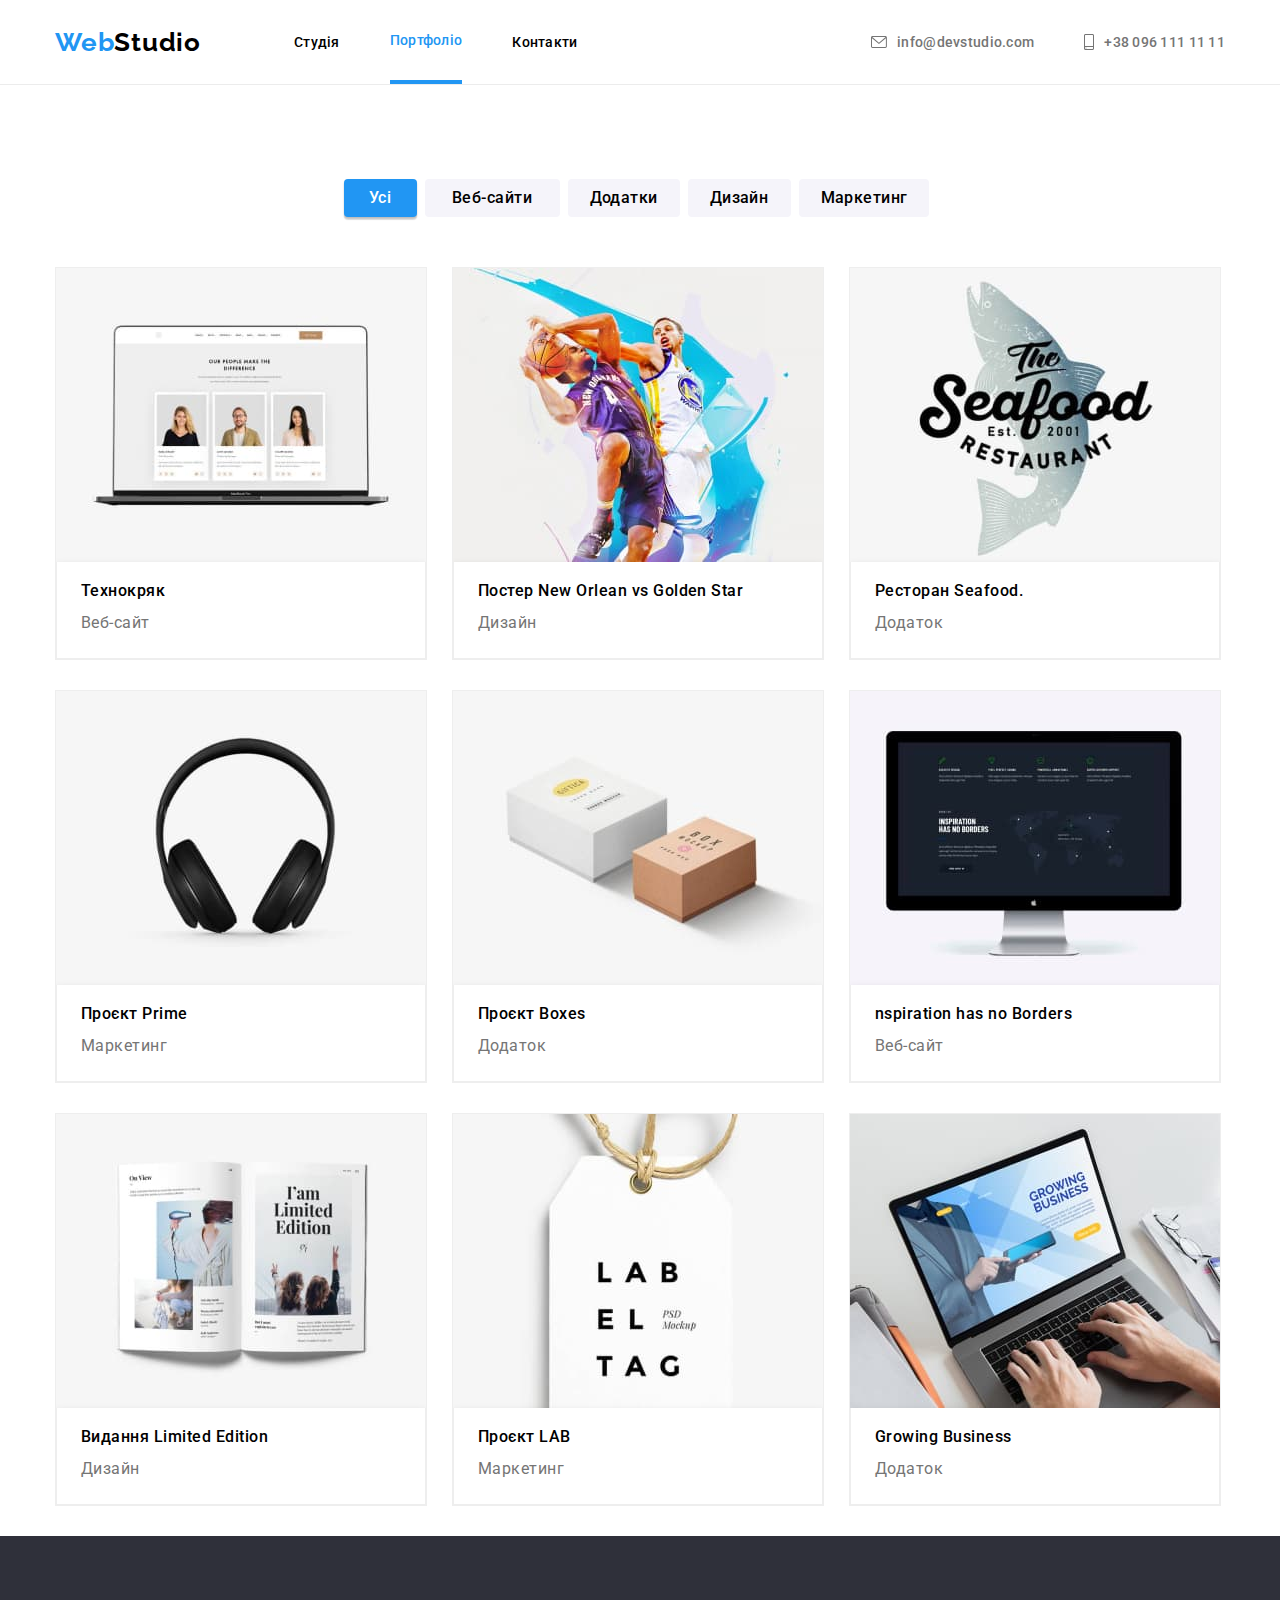
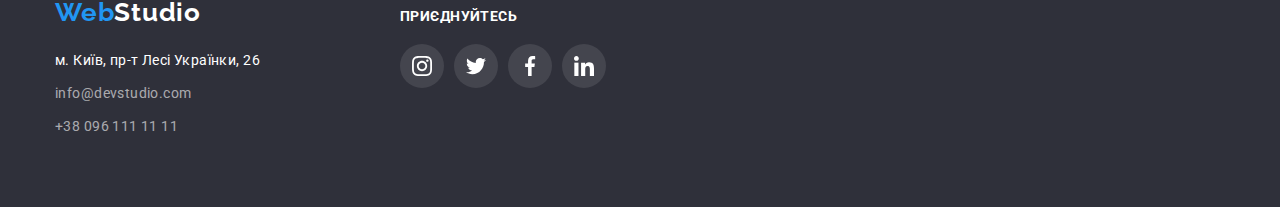
==== portfolio.html @ c1629f8a "update" ====
<!DOCTYPE html>
<html lang="en">
  <head>
    <meta charset="UTF-8" />
    <meta http-equiv="X-UA-Compatible" content="IE=edge" />
    <meta name="viewport" content="width=device-width, initial-scale=1.0" />
    <title>Домашня робота 2</title>
    <link rel="preconnect" href="https://fonts.googleapis.com" />
    <link rel="preconnect" href="https://fonts.gstatic.com" crossorigin />
    <link
      href="https://fonts.googleapis.com/css2?family=Raleway:wght@700&family=Roboto:wght@400;500;700;900&display=swap"
      rel="stylesheet"
    />
    <link
      rel="stylesheet"
      href="https://cdnjs.cloudflare.com/ajax/libs/modern-normalize/1.1.0/modern-normalize.min.css"
    />
    <link rel="stylesheet" href="./css/styles.css" />
  </head>
  <body class="body">
    <!--header-->
    <header class="page-header">
      <div class="container">
        <a class="logo" href="./webstudio">Web<span class="web">Studio</span></a>
        <div class="header-container">
          <ul class="header-list list">
            <li class="page-list">
              <a class="header-list-item  hover-tup" href="./index.html">Студія</a></li>
            <li class="page-list">
              <a class="active-link header-list-item  hover-tup" href="./portfolio.html">Портфоліо</a></li>
            <li class="page-list">
              <a class="header-list-item hover-tup" href="./contacts.html">Контакти</a></li>
          </ul>
        </div>
        <div class="header-contakts">
          <ul class="header-list list">
            <li class="contacts-link">
              <a class="list-tel hover-tup " href="info@devstudio.com">
                <svg class="mail-icon icon" width="16" height="12">
                <use href="./images/icons.svg#icon-envelope"></use>
              </svg>
                <span>info@devstudio.com</span> </a>
            </li>
            <li class="contacts-link">
              <a class="list-tel hover-tup" href="+380961111111">
                <svg class="mail-icon icon" width="10" height="16">
                <use href="./images/icons.svg#icon-smartphone"></use>
              </svg>
                <span>+38 096 111 11 11</span>
                </a>
            </li>
          </ul>
        </div>
      </div>
    </header>
    <!--main-->
    <main>
      <!--<h1>Прихованка</h1>-->
      <!--проекти-->
      <section class="project">
        <div class="container">
          <ul class="list project-list">
            <li>
              <button
                type="button"
                class="butoon-size list-butoon project-1st-button butoon "
              >
                <span class="project-text-unik">Усі</span>
              </button>
            </li>
            <li>
              <button type="button" class="butoon-size project-2nd-butoon butoon hover-butoon">
                <span class="project-text">Веб-сайти</span>
              </button>
            </li>
            <li>
              <button type="button" class="butoon-size project-3d-butoon butoon hover-butoon">
                <span class="project-text">Додатки</span>
              </button>
            </li>
            <li>
              <button type="button" class="butoon-size project-4r-butoon butoon hover-butoon">
                <span class="project-text">Дизайн</span>
              </button>
            </li>
            <li>
              <button type="button" class="butoon-size project-5v-butoon butoon hover-butoon">
                <span class="project-text">Маркетинг</span>
              </button>
            </li>
          </ul>
          <ul class="list project-job">
            <li class="project-menu">
              <div class="img-wrapper">
              <img class="projact-img" src="./images/Технохряк.jpg" alt="Технокряк" width="370" />
              <div class="project-description"><span class="img-text">Ресурс пропонує комплексні пропозиції з різним рівнем функціоналу та сервісів. Все це дозволить відвідувачу отримати вичерпні відомості про компанію чи приватну особу.</span>
              </div>
              </div>
              
              <div class="project-aftograv">
                <h2 class="project-text">Технокряк</h2>
                <p class="project-text-link">Веб-сайт</p>
              </div>
            </li>
            <li class="project-menu">
              <div class="img-wrapper">
                <img class="projact-img"
                src="./images/Постер_New Orlean_vs_Golden_Star.jpg"
                width="370"
                alt="Постер_New Orlean_vs_Golden_Star"
              />
             <div class="project-description"><span class="img-text">Ресурс пропонує комплексні пропозиції з різним рівнем функціоналу та сервісів. Все це дозволить відвідувачу отримати вичерпні відомості про компанію чи приватну особу.</span>
              </div>
            </div>
                
              <div class="project-aftograv">
                <h2 class="project-text">Постер New Orlean vs Golden Star</h2>
                <p class="project-text-link">Дизайн</p>
              </div>
            </li>
            <li class="project-menu">
              <div class="img-wrapper">
                <img class="projact-img" src="./images/Ресторан_Seafood.jpg" alt="Ресторан_Seafood." width="370" />
              <div class="project-description"><span class="img-text">Ресурс пропонує комплексні пропозиції з різним рівнем функціоналу та сервісів. Все це дозволить відвідувачу отримати вичерпні відомості про компанію чи приватну особу.</span>
              </div>
              </div>
              
              <div class="project-aftograv">
                <h2 class="project-text">Ресторан Seafood.</h2>
                <p class="project-text-link">Додаток</p>
              </div>
            </li>
            <li class="project-menu">
              <div class="img-wrapper"><img class="projact-img" src="./images/Проєкт_Prime.jpg" alt="Проєкт_Prime" width="370" />
              <div class="project-description"><span class="img-text">Ресурс пропонує комплексні пропозиції з різним рівнем функціоналу та сервісів. Все це дозволить відвідувачу отримати вичерпні відомості про компанію чи приватну особу.</span>
              </div>
            </div>
              
              <div class="project-aftograv">
                <h2 class="project-text">Проєкт Prime</h2>
                <p class="project-text-link">Маркетинг</p>
              </div>
            </li>
            <li class="project-menu">
              <div class="img-wrapper"><img class="projact-img" src="./images/Проєкт_Boxes.jpg" alt="Проєкт_Boxes" width="370" />
              <div class="project-description"><span class="img-text">Ресурс пропонує комплексні пропозиції з різним рівнем функціоналу та сервісів. Все це дозволить відвідувачу отримати вичерпні відомості про компанію чи приватну особу.</span>
              </div>
            </div>
              
              <div class="project-aftograv">
                <h2 class="project-text">Проєкт Boxes</h2>
                <p class="project-text-link">Додаток</p>
              </div>
            </li>
            <li class="project-menu">
              <div class="img-wrapper"><img class="projact-img"
                src="./images/Inspiration_has_no_Borders.jpg"
                alt="nspiration_has_no_Borders"
                width="370"/>
              <div class="project-description"><span class="img-text">Ресурс пропонує комплексні пропозиції з різним рівнем функціоналу та сервісів. Все це дозволить відвідувачу отримати вичерпні відомості про компанію чи приватну особу.</span>
              </div></div>
              
              <div class="project-aftograv">
                <h2 class="project-text">nspiration has no Borders</h2>
                <p class="project-text-link">Веб-сайт</p>
              </div>
            </li>
            <li class="project-menu">
              <div class="img-wrapper"><img class="projact-img"
                src="./images/Видання_Limited_Edition.jpg"
                alt="Видання_Limited_Edition"
                width="370"/>
               <div class="project-description"><span class="img-text">Ресурс пропонує комплексні пропозиції з різним рівнем функціоналу та сервісів. Все це дозволить відвідувачу отримати вичерпні відомості про компанію чи приватну особу.</span>
              </div>
              </div>
                
              <div class="project-aftograv">
                <h2 class="project-text">Видання Limited Edition</h2>
                <p class="project-text-link">Дизайн</p>
              </div>
            </li>
            <li class="project-menu">
              <div class="img-wrapper">
                <img class="projact-img" src="./images/Проєкт_LAB.jpg" alt="Проєкт_LAB" width="370" />
              <div class="project-description"><span class="img-text">Ресурс пропонує комплексні пропозиції з різним рівнем функціоналу та сервісів. Все це дозволить відвідувачу отримати вичерпні відомості про компанію чи приватну особу.</span>
              </div>
              </div>
              
              <div class="project-aftograv">
                <h2 class="project-text">Проєкт LAB</h2>
                <p class="project-text-link">Маркетинг</p>
              </div>
            </li>
            <li class="project-menu">
              <div class="img-wrapper">
                <img class="projact-img" src="./images/Growing_Business.jpg" alt="Growing_Business" width="370" />
              <div class="project-description"><span class="img-text">Ресурс пропонує комплексні пропозиції з різним рівнем функціоналу та сервісів. Все це дозволить відвідувачу отримати вичерпні відомості про компанію чи приватну особу.</span>
              </div>
              </div>
              
              <div class="project-aftograv">
                <h2 class="project-text">Growing Business</h2>
                <p class="project-text-link">Додаток</p>
              </div>
            </li>
          </ul>
        </div>
      </section>
    </main>
    <!--footer-->
    <footer class="address">
      <div class="container">
        <div class="all-address">
          <a class="logo address-logo" href="./webstudio">Web<span class="web-2">Studio</span> </a>
        <div class="address-link">
          <address class="all-address">
               <ul class="list">
              <li class="address-li">
                <a
                  class="address-link-link hover-tup"
                  href="https://goo.gl/maps/J3TThGuoo7Lbi47X8"
                  target="_blank"
                  rel="noopener norefferer nofollow"
                  >м. Київ, пр-т Лесі Українки, 26</a
                >
              </li>
              <li class="address-li">
                <a class="address-link hover-tup" href="mailto:info@devstudio.com"
                  >info@devstudio.com</a
                >
              </li>
              <li class="address-li">
                <a class="address-link hover-tup" href="tel+380961111111">+38 096 111 11 11</a>
              </li>
            </ul>
            </div>
          </div>
        
            <div class="butoon-address">
              <h2 class="come-here">ПРИЄДНУЙТЕСЬ</h2>
                <ul class="goin-here list">
                  <li class="goin-link link"><a href="" class="a-goin">
                    <svg class="icon-link" width="20" height="20">
                      <use href="./images/icons.svg#icon-instagram"></use>
                    </svg>
                  </a></li>
                  <li class="goin-link link"><a href="" class="a-goin">
                    <svg class="icon-link" width="20" height="20">
                      <use href="./images/icons.svg#icon-twitter"></use>
                    </svg>
                  </a></li>
                  <li class="goin-link link"><a href="" class="a-goin">
                    <svg class="icon-link" width="20" height="20">
                      <use href="./images/icons.svg#icon-facebook"></use>
                    </svg>
                  </a></li>
                  <li class="goin-link link"><a href="" class="a-goin">
                    <svg class="icon-link" width="20" height="20">
                      <use href="./images/icons.svg#icon-linkedin"></use>
                    </svg>
                  </a></li>
                </ul>
            </div>
          </address>
        </div>
      </div>
    </footer>
  </body>
</html>
---- css/styles.css ----
/* global style */
body {
  font-family: 'Roboto', sans-serif;
  background: #f5f5f5;
  background: #ffffff;
  margin: 0 auto;
}
:root {
  --brand-color: #212121;
  --second-color: #757575;
  --next-color: #ffffff;
  --bornon: none;
  --header-hover: #2196f3;
}
.container {
  width: 1200px;
  margin: 0 auto;
  padding: 0 15px;
}
.logo {
  font-family: 'Raleway', sans-serif;
}
a {
  text-decoration: none;
}
.list {
  list-style: none;
  padding-left: 0;
  margin: 0;
}
.logo {
  font-weight: 700;
  font-size: 26px;
  line-height: calc(32 / 26);
  letter-spacing: 0.03em;
  color: var(--header-hover);
}
.web {
  color: black;
}
.butoon {
  cursor: pointer;
}

h1,
h2,
p {
  margin: 0;
}

/* HW-01 */

/* header */

.page-header .container {
  display: flex;
  align-items: center;
  background-color: #ffffff;
}
.page-header .logo {
  margin-right: 93px;
}
.header-list {
  display: flex;
  align-items: center;
}
.page-list .header-list {
  position: relative;
}

.header-list-item {
  font-weight: 500;
  font-size: 14px;
  line-height: 16px;
  letter-spacing: 0.02em;
  color: black;
  margin-right: 50px;
  padding: 32px 0;
  display: block;
  transition: 250ms linear;
}
.active-link {
  color: var(--header-hover);
  border-bottom: 4px solid var(--header-hover);
}
.hover-tup:hover,
.hover-tup:focus {
  color: var(--header-hover);
}
.hover-tup:hover .icon,
.hover-tup:focus .icon {
  stroke: var(--header-hover);
}
.header-contakts .header-list-item {
  font-weight: 500;
  font-size: 14px;
  line-height: 16px;
  letter-spacing: 0.02em;
  color: black;
  margin-right: 50px;
}

.header-contakts {
  margin-left: auto;
  justify-content: center;
}
.list-tel {
  font-weight: 500;
  font-size: 14px;
  line-height: 16px;
  letter-spacing: 0.02em;
  color: var(--second-color);
  display: flex;
  align-items: center;
  padding: 32px 0;
  transition: 250ms linear;
}
.contacts-link:first-child {
  margin-right: 50px;
}

.mail-icon {
  margin-right: 10px;
  fill: #757575;
}

/* hero */

.hero {
  margin: 0 auto;
  width: 1600px;
  background-color: #2f303a;
  padding-top: 200px;
  padding-bottom: 200px;
  background-image: linear-gradient(rgba(47, 48, 58, 0.4), rgba(47, 48, 58, 0.4)),
    url(../images/all-team.jpg);
  background-repeat: no-repeat;
  background-position: 50% 50%;
}
.hero-section {
  font-weight: 900;
  font-size: 44px;
  line-height: calc(60 / 44);
  text-align: center;
  letter-spacing: 0.06em;
  text-transform: uppercase;
  color: var(--next-color);
  margin: 0 auto;
  padding-bottom: 30px;
  max-width: 696px;
}
.hero-button {
  font-weight: 700;
  font-size: 16px;
  line-height: calc(30 / 16);
  display: flex;
  letter-spacing: 0.06em;
  color: var(--next-color);
  margin: 0 auto;
  padding: 10px 32px;
  border-radius: 4px;
  background: var(--header-hover);
  border: var(--bornon);
  transition: 250ms linear;
}
.only-this-butoon:hover,
.only-this-butoon:focus {
  background: #188ce8;
  box-shadow: 0px 4px 4px rgba(0, 0, 0, 0.15);
  border-radius: 4px;

}

/* proda */

.proda-list {
  padding: 0;
  margin: 0;
  display: flex;
  list-style: none;
}
.proda {
  padding-top: 94px;
  padding-bottom: 94px;
}
.proda-list-item {
  flex-basis: calc((100% - 3 * 30px) / 4);
}
.big-icon {
  background: #f5f4fa;
  width: 270px;
  height: 120px;
  display: flex;
  align-items: center;
  justify-content: center;
}
.proda-icon {
  border-radius: 4px;
}
.proda-list-item:not(:last-child) {
  margin-right: 30px;
  width: 270px;
  height: 120px;
}
.proda-link {
  font-weight: 700;
  font-size: 14px;
  line-height: calc(16 / 12);
  letter-spacing: 0.03em;
  text-transform: uppercase;
  color: var(--brand-color);
}
.proda-link-link {
  font-weight: 400;
  font-size: 14px;
  line-height: calc(24 / 14);
  letter-spacing: 0.03em;
  color: var(--second-color);
}

/* work */

.work-link {
  font-weight: 700;
  font-size: 36px;
  line-height: calc(42 / 36);
  text-align: center;
  letter-spacing: 0.03em;
  color: var(--brand-color);
  margin-bottom: 50px;
}
.work .list {
  padding: 0;
  margin: 0;
  display: flex;
  list-style: none;
}
.work {
  padding-bottom: 94px;
}
.work-img {
  flex-basis: calc((100% - 2 * 30px) / 3);
  position: relative;
}
.work-img:not(:last-child) {
  margin-right: 30px;
}
.work-active {
  background: rgba(47, 48, 58, 0.8);
  height: 70px;
  position: absolute;
  width: 100%;
  bottom: 0;
  margin-bottom: 5px;
  display: flex;
  justify-content: center;
}
.active-text {
  font-weight: 700;
  font-size: 14px;
  line-height: 16px;
  letter-spacing: 0.03em;
  text-transform: uppercase;
  color: #ffffff;
  display: flex;
  align-content: space-around;
  align-items: center;
}

/* team */

.team {
  background: #f5f4fa;
  padding-top: 94px;
  padding-bottom: 94px;
}
.team-link {
  background: var(--next-color);
  background: #ffffff;
  box-shadow: 0px 1px 3px rgba(0, 0, 0, 0.12), 0px 1px 1px rgba(0, 0, 0, 0.14),
    0px 2px 1px rgba(0, 0, 0, 0.2);
  border-radius: 0px 0px 4px 4px;
  height: 426px;
}
.team-link:not(:last-child) {
  margin-right: 30px;
  flex-basis: calc((100% - 3 * 30px) / 4);
}
.team-link:not(:first-child) {
  margin-left: 30px;
}
.team-line {
  font-weight: 700;
  font-size: 36px;
  line-height: calc(42 / 36);
  text-align: center;
  letter-spacing: 0.03em;
  color: var(--brand-color);
  margin-bottom: 50px;
}
.all-team {
  padding-bottom: 94px;
}
.team .list {
  padding: 0;
  margin: 0;
  display: flex;
  list-style: none;
}
.team-list {
  font-weight: 700;
  font-size: 14px;
  line-height: calc(16 / 12);
  letter-spacing: 0.03em;
  text-transform: uppercase;
  color: var(--brand-color);
  margin-top: 30px;
  text-align: center;
  margin-bottom: 10px;
}
.team-link-list {
  font-weight: 400;
  font-size: 14px;
  line-height: calc(24 / 14);
  letter-spacing: 0.03em;
  color: var(--second-color);
  text-align: center;
}
.team .icons {
  margin-right: 10px;
  margin-top: 16px;
  margin-bottom: 30px;
  transition: 250ms linear;
}
.team .social-link:hover,
.team .social-link:focus {
  background-color: #2196f3;
}

.icon-link {
  fill: #afb1b8;
  transition: 250ms linear;
}
.team .social-link:hover .icon-link,
.team .social-link:focus .icon-link {
  fill: #ffffff;
}
.social-icons {
  justify-content: center;
}
.social-link {
  width: 44px;
  height: 44px;
  border-radius: 50%;
  display: flex;
  align-items: center;
  justify-content: center;
  transition: 250ms linear;
}
.team .icons:last-child {
  margin-right: 0;
}
.alltime-clients {
  padding-top: 94px;
  padding-bottom: 94px;
  align-items: center;
  justify-content: center;
  background: #ffffff;
  margin: 0 auto;
}
.under-clients {
  width: 1200px;
  margin: 0 auto;
}
.alltime-clients-list {
  font-weight: 700;
  font-size: 36px;
  line-height: 42px;
  text-align: center;
  letter-spacing: 0.03em;
  color: #212121;
  margin-bottom: 50px;
}
.compain-link {
  display: inline-block;
}
.compain-list {
  width: 100%;
  height: 100%;
  color: #afb1b8;
  border: 1px solid #afb1b8;
  border-radius: 4px;
  display: flex;
  align-items: center;
  justify-content: center;
  transition: 250ms linear;
}
.icon-logo {
  margin: 16px 32px;
  fill: currentColor;
}
.compain-link:not(:last-child) {
  margin-right: 20px;
}
.alltime-clients .compain-list:hover,
.alltime-clients .compain-list:focus {
  color: #2196f3;
  border: 1px solid #2196f3;
  border-radius: 4px;
}
/* footer */

.footer {
  padding-bottom: 60px;
}
.address .container {
  display: flex;
  background-color: #2f303a;
}
.address {
  padding-top: 60px;
  background-color: #2f303a;
  padding-bottom: 60px;
  margin: 0 auto;
  display: flex;
  align-items: baseline;
}
.address-link-link {
  font-weight: 400;
  font-size: 14px;
  line-height: calc(24 / 14);
  letter-spacing: 0.03em;
  color: var(--next-color);
  transition: 250ms linear;
}
.address-link {
  font-weight: 400;
  font-size: 14px;
  line-height: calc(24 / 14);
  letter-spacing: 0.03em;
  color: rgba(255, 255, 255, 0.6);
  transition: 250ms linear;
}
.address .logo {
  display: block;
  padding-bottom: 20px;
}
.address-li {
  margin-bottom: 9px;
}
.all-address {
  margin-right: 70px;
}
.come-here {
  font-weight: 700;
  font-size: 14px;
  line-height: 16px;
  letter-spacing: 0.03em;
  color: #ffffff;
  margin-bottom: 20px;
}
.butoon-address {
  padding-top: 12px;
}
.goin-here {
  display: flex;
  align-items: center;
  justify-content: center;
}
.goin-link {
  width: 44px;
  height: 44px;
  margin-right: 10px;
  transition: 250ms linear;
}
.goin-link:last-child {
  margin-right: 0;
}
.a-goin:hover,
.a-goin:focus {
  background-color: #2196f3;
}
.a-goin {
  width: 100%;
  height: 100%;
  border-radius: 50%;
  display: flex;
  align-items: center;
  justify-content: center;
  background: rgba(255, 255, 255, 0.1);
  transition: 250ms linear;
}
.address .icon-link {
  fill: #ffffff;
}

/* HW-02  */
.page-header {
  border-bottom: 1px solid #ececec;
}
.header-lynk {
  font-weight: 500;
  font-size: 14px;
  line-height: calc(16 / 14);
  letter-spacing: 0.02em;
  color: var(--brand-color);
}

/* project */

.project {
  padding-top: 94px;
}
.project-list .project-text:hover,
.project-list .project-text:focus {
  color: #ffffff;
}
.project-list {
  display: flex;
  justify-content: center;
  transition: 250ms linear;

  margin-bottom: 50px;
}
.project .butoon {
  margin-right: 8px;
  transition: 250ms linear;
}
.project-1st-button {
  width: 73px;
  height: 38px;
  left: 512px;
  top: 174px;
  background: var(--header-hover);
  box-shadow: 0px 3px 1px rgba(0, 0, 0, 0.1), 0px 1px 2px rgba(0, 0, 0, 0.08),
    0px 2px 2px rgba(0, 0, 0, 0.12);
  border-radius: 4px;
  border: var(--bornon);
}
.project-2nd-butoon {
  width: 135px;
  height: 38px;
  left: 593px;
  top: 174px;
  background: #f5f4fa;
  border-radius: 4px;
  border: var(--bornon);
}
.project-3d-butoon {
  width: 112px;
  height: 38px;
  left: 726px;
  top: 174px;
  background: #f5f4fa;
  border-radius: 4px;
  border: var(--bornon);
}
.project-4r-butoon {
  width: 103px;
  height: 38px;
  left: 846px;
  top: 174px;
  background: #f5f4fa;
  border-radius: 4px;
  border: var(--bornon);
}
.project-5v-butoon {
  width: 130px;
  height: 38px;
  left: 957px;
  top: 174px;
  background: #f5f4fa;
  border-radius: 4px;
  border: var(--bornon);
}

.project .hover-butoon:hover,
.project .hover-butoon:focus {
  color: #ffffff;
  background: #2196f3;
}

.butoon-size {
  padding: 6px 22px;
}
.project-job .project-menu {
  flex-basis: calc((100% - 3 * 30px) / 3);
  margin-right: 25px;
  margin-bottom: 30px;
  background: #ffffff;
  border: 1px solid #eeeeee;
  position: relative;
  cursor: pointer;
  
}
.img-wrapper {
  position: relative;
  overflow: hidden;
  display: block;
}
.project-description {
  width: 370px;
  height: 294px;
  padding: 63px 24px;
  background: rgba(33, 150, 243, 0.9);
  position: absolute;
  top: 1px;
  transform: translateY(100%);
  filter: drop-shadow(0px 4px 4px rgba(0, 0, 0, 0.25));
  transition: 250ms linear;
}
.img-text {
  font-weight: 400;
  font-size: 18px;
  line-height: 28px;
  letter-spacing: 0.03em;
  color: #ffffff;
}

.project-job .project-menu:hover .project-description,
.project-job .project-menu:focus .project-description {
  display: block;
  transform: translateY(0);
  transition: transform 250ms cubic-bezier(0.4, 0, 0.2, 1);
}
.project-menu:hover,
.project-menu:focus {
  box-shadow: 0px 1px 1px rgba(0, 0, 0, 0.12), 0px 4px 4px rgba(0, 0, 0, 0.06),
    1px 4px 6px rgba(0, 0, 0, 0.16);
  transition: 250ms cubic-bezier(0.4, 0, 0.2, 1);
}

.project-text {
  font-weight: 500;
  font-size: 16px;
  line-height: 26px;
  letter-spacing: 0.03em;
}
.project-job .project-text {
  margin-bottom: 4px;
}
.project-text-unik {
  font-weight: 500;
  font-size: 16px;
  line-height: 26px;
  text-align: center;
  letter-spacing: 0.03em;
  color: #ffffff;
}
.project-text-link {
  font-weight: 400;
  font-size: 16px;
  line-height: calc(30 / 16);
  letter-spacing: 0.03em;
  color: var(--second-color);
}
.project-aftograv {
  padding: 20px 24px;
  border: 1px solid #eeeeee;
  margin-top: -5px;
}
.project-job {
  padding: 0;
  margin: 0;
  margin-right: -30px;
  display: flex;
  list-style: none;
  flex-wrap: wrap;
}
.projact-img {
  display: block;
}

/* address */
.footer {
  background-color: #2f303a;
  margin: 0 auto;
  width: 1600px;
}
.adres-link {
  font-weight: 400;
  font-size: 14px;
  line-height: calc(24 / 14);
  letter-spacing: 0.03em;
  color: var(--next-color);
}
.address-li {
  font-style: normal;
}
.adres-tel {
  font-weight: 400;
  font-size: 14px;
  line-height: calc(24 / 14);
  letter-spacing: 0.03em;
  color: rgba(255, 255, 255, 0.6);
}
.web-2 {
  color: var(--next-color);
}
.footer {
  padding-top: 60px;
}
.footer .list {
  margin-top: 20px;
}

/* modal*/

.modal-backdrop {
  position: fixed;
  top: 0;
  bottom: 0;
  left: 0;
  right: 0;
  background-color: rgba(0, 0, 0, 0.8);
  transition: opacity 250ms, visibility 250ms;
}

.modal-backdrop.is-hidden .modal {
  transform: rotate(-180deg);
}

.modal {
  width: 500px;
  height: 400px;
  position: absolute;
  top: 50%;
  left: 50%;
  transform: translate(-50%, -50%) rotate(0);
  transition: transform 250ms linear;
  background-color: #ffffff;
  border-radius: 20px;
}

.modal .close-sign {
  position: absolute;
  display: flex;
  justify-content: center;
  cursor: pointer;
  align-items: center;
  top: 10px;
  right: 10px;
  width: 30px;
  height: 30px;
  background: #ffffff;
  border: 1px solid rgba(0, 0, 0, 0.1);
  border-radius: 50%;
}

.is-hidden {
  visibility: hidden;
  opacity: 0;
  pointer-events: none;
}
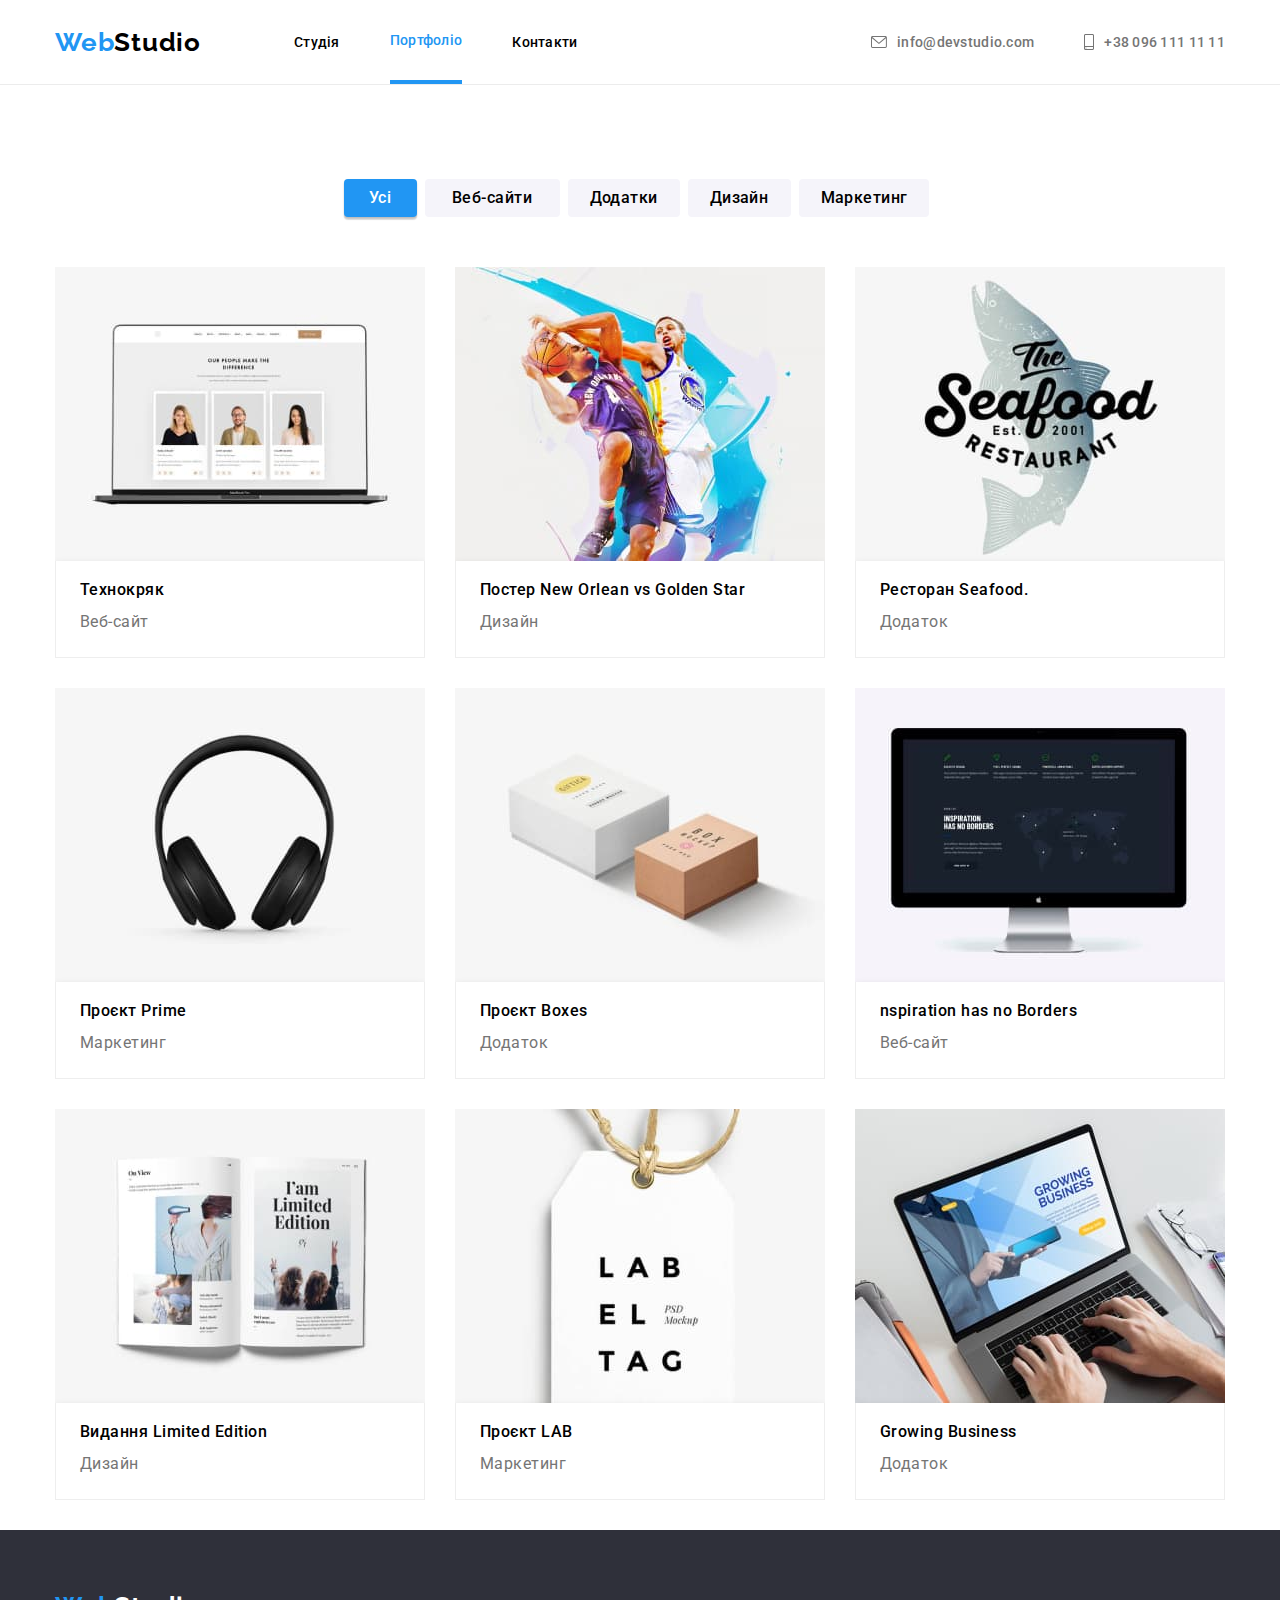
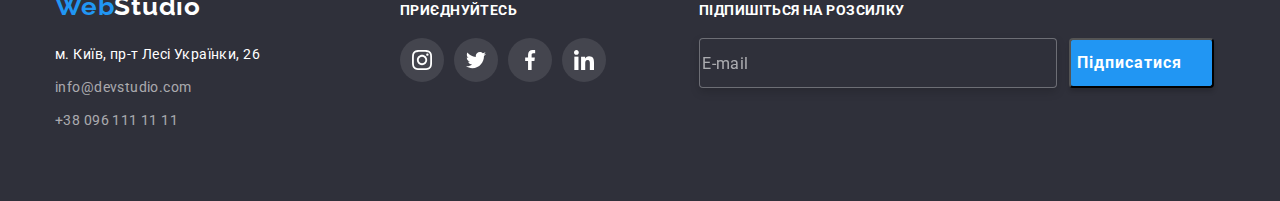
==== commit 10e741a8: "update" ====
--- a/portfolio.html
+++ b/portfolio.html
@@ -262,6 +262,19 @@
                 </ul>
             </div>
           </address>
+          <div class="anjoy">
+            <h2 class="anjoy-header">Підпишіться на розсилку</h2>
+            <div class="input-butoon">
+              <label for="email"></label>
+            <input id="email" type="email" class="anjoy-input" placeholder="E-mail">
+            <button type="button" class="anjoy-butoon">
+              Підписатися <svg class="anjoy-icon" width="24" height="24">
+                <use href="./images/icons.svg#con-icon-send">
+                </use>
+                </svg>
+            </button>
+            </div>
+          </div>
         </div>
       </div>
     </footer>
--- a/css/styles.css
+++ b/css/styles.css
@@ -77,7 +77,9 @@
   margin-right: 50px;
   padding: 32px 0;
   display: block;
-  transition: 250ms linear;
+  transition-property: color;
+  transition-duration: 250ms;
+  transition-timing-function: linear;
 }
 .active-link {
   color: var(--header-hover);
@@ -113,7 +115,9 @@
   display: flex;
   align-items: center;
   padding: 32px 0;
-  transition: 250ms linear;
+  transition: color;
+  transition-duration: 250ms;
+  transition-timing-function: linear;
 }
 .contacts-link:first-child {
   margin-right: 50px;
@@ -161,14 +165,15 @@
   border-radius: 4px;
   background: var(--header-hover);
   border: var(--bornon);
-  transition: 250ms linear;
+  transition-property: background-color, color;
+  transition-duration: 250ms;
+  transition-timing-function: linear;
 }
 .only-this-butoon:hover,
 .only-this-butoon:focus {
   background: #188ce8;
   box-shadow: 0px 4px 4px rgba(0, 0, 0, 0.15);
   border-radius: 4px;
-
 }
 
 /* proda */
@@ -330,20 +335,19 @@
   margin-right: 10px;
   margin-top: 16px;
   margin-bottom: 30px;
-  transition: 250ms linear;
 }
 .team .social-link:hover,
 .team .social-link:focus {
   background-color: #2196f3;
+  color: #ffffff;
 }
 
 .icon-link {
-  fill: #afb1b8;
-  transition: 250ms linear;
+  fill: currentColor;
 }
 .team .social-link:hover .icon-link,
 .team .social-link:focus .icon-link {
-  fill: #ffffff;
+  color: #ffffff;
 }
 .social-icons {
   justify-content: center;
@@ -355,8 +359,12 @@
   display: flex;
   align-items: center;
   justify-content: center;
-  transition: 250ms linear;
-}
+  color: #afb1b8;
+  transition-property: background-color, color;
+  transition-duration: 250ms;
+  transition-timing-function: linear;
+}
+
 .team .icons:last-child {
   margin-right: 0;
 }
@@ -393,7 +401,9 @@
   display: flex;
   align-items: center;
   justify-content: center;
-  transition: 250ms linear;
+  transition-property: background-color, color;
+  transition-duration: 250ms;
+  transition-timing-function: linear;
 }
 .icon-logo {
   margin: 16px 32px;
@@ -431,7 +441,9 @@
   line-height: calc(24 / 14);
   letter-spacing: 0.03em;
   color: var(--next-color);
-  transition: 250ms linear;
+  transition-property: background-color, color;
+  transition-duration: 250ms;
+  transition-timing-function: linear;
 }
 .address-link {
   font-weight: 400;
@@ -439,7 +451,9 @@
   line-height: calc(24 / 14);
   letter-spacing: 0.03em;
   color: rgba(255, 255, 255, 0.6);
-  transition: 250ms linear;
+  transition-property: background-color, color;
+  transition-duration: 250ms;
+  transition-timing-function: linear;
 }
 .address .logo {
   display: block;
@@ -471,7 +485,9 @@
   width: 44px;
   height: 44px;
   margin-right: 10px;
-  transition: 250ms linear;
+  transition-property: background-color, color;
+  transition-duration: 250ms;
+  transition-timing-function: linear;
 }
 .goin-link:last-child {
   margin-right: 0;
@@ -524,7 +540,9 @@
 }
 .project .butoon {
   margin-right: 8px;
-  transition: 250ms linear;
+  transition-property: background-color, color;
+  transition-duration: 250ms;
+  transition-timing-function: linear;
 }
 .project-1st-button {
   width: 73px;
@@ -585,13 +603,11 @@
 }
 .project-job .project-menu {
   flex-basis: calc((100% - 3 * 30px) / 3);
-  margin-right: 25px;
+  margin-right: 30px;
   margin-bottom: 30px;
   background: #ffffff;
-  border: 1px solid #eeeeee;
   position: relative;
   cursor: pointer;
-  
 }
 .img-wrapper {
   position: relative;
@@ -607,7 +623,9 @@
   top: 1px;
   transform: translateY(100%);
   filter: drop-shadow(0px 4px 4px rgba(0, 0, 0, 0.25));
-  transition: 250ms linear;
+  transition-property: transform;
+  transition-duration: 250ms;
+  transition-timing-function: linear;
 }
 .img-text {
   font-weight: 400;
@@ -703,7 +721,75 @@
 .footer .list {
   margin-top: 20px;
 }
-
+.input-butoon{
+  display: flex;
+  justify-content: flex-end;
+}
+/* angoy */
+
+.anjoy{
+  padding-top: 12px;
+  margin-left: 93px;
+}
+.anjoy-header{
+  font-weight: 700;
+font-size: 14px;
+line-height: 16px;
+letter-spacing: 0.03em;
+text-transform: uppercase;
+color: #FFFFFF;
+margin-bottom: 20px;
+}
+.anjoy-input{
+  margin-right: 12px;
+  width: 358px;
+height: 50px;
+border: 1px solid rgba(255, 255, 255, 0.3);
+filter: drop-shadow(0px 4px 4px rgba(0, 0, 0, 0.15));
+border-radius: 4px;
+background-color: #2F303A;
+}
+.anjoy-input::placeholder{
+  font-weight: 400;
+font-size: 16px;
+line-height: 20px;
+display: flex;
+align-items: center;
+letter-spacing: 0.03em;
+color: rgba(255, 255, 255, 0.6);
+}
+.anjoy-input:hover,
+.anjoy-input:focus{
+  border: 1px solid #2196F3;
+  border-radius: 4px;
+  outline: 0;
+}
+.anjoy-butoon{
+  font-weight: 700;
+font-size: 16px;
+line-height: 30px;
+display: flex;
+align-items: center;
+text-align: center;
+letter-spacing: 0.06em;
+color: #FFFFFF;
+  background: #2196F3;
+box-shadow: 0px 4px 4px rgba(0, 0, 0, 0.15);
+border-radius: 4px;
+transition-property: background-color, color;
+transition-duration: 250ms;
+transition-timing-function: linear;
+}
+.anjoy-butoon:hover,
+.anjoy-butoon:focus {
+  background: #188ce8;
+  box-shadow: 0px 4px 4px rgba(0, 0, 0, 0.15);
+  border-radius: 4px;
+  outline: 0;
+}
+.anjoy .anjoy-icon{
+ color: #ffffff;
+}
 /* modal*/
 
 .modal-backdrop {
@@ -721,8 +807,8 @@
 }
 
 .modal {
-  width: 500px;
-  height: 400px;
+  width: 528px;
+  height: 617px;
   position: absolute;
   top: 50%;
   left: 50%;
@@ -746,9 +832,160 @@
   border: 1px solid rgba(0, 0, 0, 0.1);
   border-radius: 50%;
 }
-
 .is-hidden {
   visibility: hidden;
   opacity: 0;
   pointer-events: none;
 }
+.modal-hed {
+  font-weight: 700;
+  font-size: 20px;
+  line-height: 23px;
+  text-align: center;
+  letter-spacing: 0.03em;
+  color: #212121;
+  margin: 40px;
+  margin-bottom: 0;
+}
+.modal-form {
+  padding-top: 12px;
+  padding-left: 40px;
+  padding-right: 40px;
+}
+
+.modal-input {
+  width: 100%;
+  height: 40px;
+  margin-bottom: 10px;
+  padding: 10px;
+  border: 1px solid rgba(33, 33, 33, 0.2);
+  border-radius: 4px;
+  font-size: 15px;
+  font-weight: bold;
+  color: #757575;
+  margin-top: 4px;  
+  display: block;
+  transition-property: transform ;
+  transition-duration: 250ms;
+  transition-timing-function: linear;
+}
+.modal-input::placeholder {
+  font-size: 12px;
+  font-weight: normal;
+  color: rgba(72, 90, 190, 0.3);
+}
+.modal-input:hover,
+.modal-input:focus{
+  border: 1px solid #2196F3;
+  border-radius: 4px;
+  outline: 0;
+}
+/* .modal-input-four {
+  width: 100%;
+  height: 120px;
+  margin-bottom: 10px;
+  padding: 10px;
+  border: 1px solid rgba(33, 33, 33, 0.2);
+  border-radius: 4px;
+  font-size: 15px;
+  font-weight: bold;
+  color: #757575;
+  margin-top: 4px;
+} */
+/* .modal-input-four::placeholder {
+  font-weight: 400;
+  font-size: 12px;
+  line-height: 14px;
+  letter-spacing: 0.01em;
+  color: rgba(117, 117, 117, 0.5);
+} */
+
+/* .modal-input-four:hover,
+.modal-input-four:focus{
+  border: 1px solid #2196F3;
+border-radius: 4px;
+outline: 0;
+} */
+.modal-textarea{
+  font-weight: 400;
+font-size: 12px;
+line-height: 14px;
+letter-spacing: 0.01em;
+color: rgba(117, 117, 117, 0.5);
+  width: 100%;
+  height: 120px;
+  padding: 10px;
+  margin-top: 4px;
+  display: block;
+  border: 1px solid rgba(33, 33, 33, 0.2);
+  border-radius: 4px;
+  resize: none;
+}
+.modal-textarea:hover,
+.modal-textarea:focus{
+  border: 1px solid #2196F3;
+border-radius: 4px;
+outline: 0;
+}
+.modal-textarea::placeholder {
+  font-weight: 400;
+  font-size: 12px;
+  line-height: 14px;
+  letter-spacing: 0.01em;
+  color: rgba(117, 117, 117, 0.5);
+}
+.agree{
+  width: 425px;
+  margin: 20px auto 30px;
+}
+.first-text{
+  font-weight: 400;
+font-size: 14px;
+line-height: 24px;
+letter-spacing: 0.03em;
+color: #757575;
+}
+.second-text{
+  font-weight: 400;
+font-size: 14px;
+line-height: 24px;
+letter-spacing: 0.03em;
+text-decoration-line: underline;
+color: #2196F3;
+}
+.modal-butoon {
+  background: #2196f3;
+  box-shadow: 0px 4px 4px rgba(0, 0, 0, 0.15);
+  border-radius: 4px;
+  margin: 0 auto;
+  display: block;
+  transition-property: background-color, color;
+  transition-duration: 250ms;
+  transition-timing-function: linear;
+}
+.modal-butoon:hover,
+.modal-butoon:focus {
+  background: #188ce8;
+  box-shadow: 0px 4px 4px rgba(0, 0, 0, 0.15);
+  border-radius: 4px;
+  outline: 0;
+  
+}
+.butoon-text {
+  font-weight: 700;
+  font-size: 16px;
+  line-height: 30px;
+  padding: 10px 52px;
+  display: flex;
+  align-items: center;
+  text-align: center;
+  letter-spacing: 0.06em;
+  color: #ffffff;
+}
+.modal-label {
+  font-weight: 400;
+  font-size: 12px;
+  line-height: 14px;
+  letter-spacing: 0.01em;
+  color: #757575;
+}
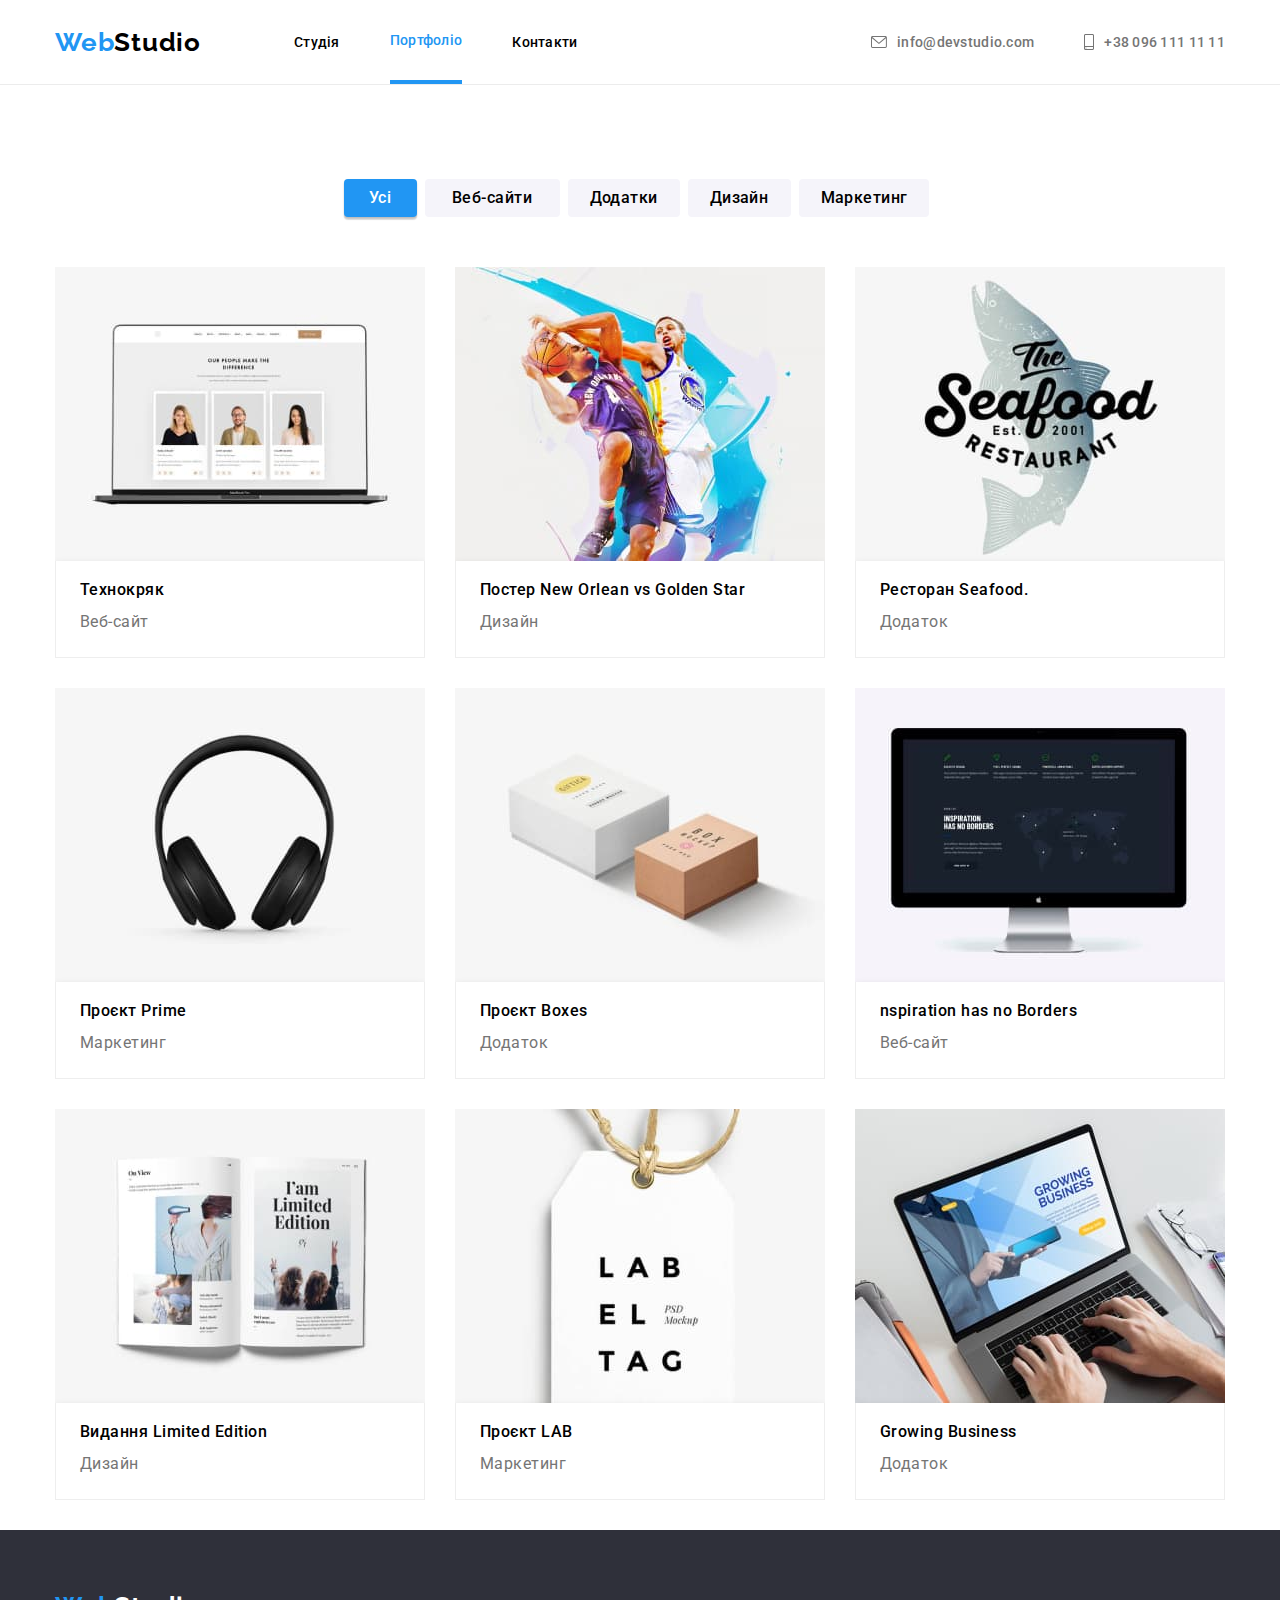
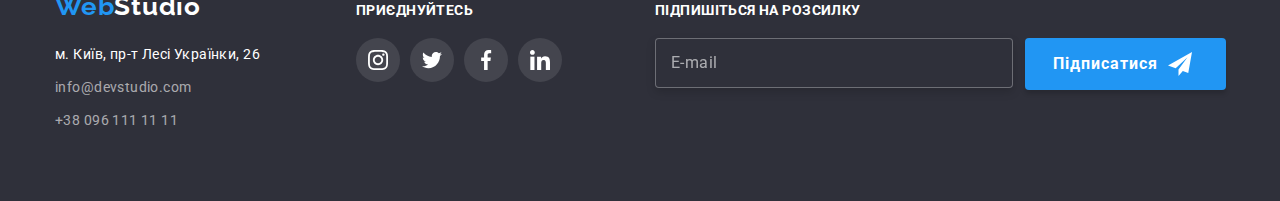
==== commit 512dfa3f: "update" ====
--- a/portfolio.html
+++ b/portfolio.html
@@ -269,7 +269,7 @@
             <input id="email" type="email" class="anjoy-input" placeholder="E-mail">
             <button type="button" class="anjoy-butoon">
               Підписатися <svg class="anjoy-icon" width="24" height="24">
-                <use href="./images/icons.svg#con-icon-send">
+                <use href="./images/icons.svg#icon-send">
                 </use>
                 </svg>
             </button>
--- a/css/styles.css
+++ b/css/styles.css
@@ -446,6 +446,7 @@
   transition-timing-function: linear;
 }
 .address-link {
+  width: 231px;
   font-weight: 400;
   font-size: 14px;
   line-height: calc(24 / 14);
@@ -695,6 +696,9 @@
   margin: 0 auto;
   width: 1600px;
 }
+.all-address .list{
+  width: 231px;
+}
 .adres-link {
   font-weight: 400;
   font-size: 14px;
@@ -703,6 +707,7 @@
   color: var(--next-color);
 }
 .address-li {
+  width: 100%;
   font-style: normal;
 }
 .adres-tel {
@@ -721,64 +726,71 @@
 .footer .list {
   margin-top: 20px;
 }
-.input-butoon{
+.input-butoon {
   display: flex;
   justify-content: flex-end;
 }
 /* angoy */
 
-.anjoy{
+.anjoy {
   padding-top: 12px;
   margin-left: 93px;
 }
-.anjoy-header{
-  font-weight: 700;
-font-size: 14px;
-line-height: 16px;
-letter-spacing: 0.03em;
-text-transform: uppercase;
-color: #FFFFFF;
-margin-bottom: 20px;
-}
-.anjoy-input{
+.anjoy-header {
+  font-weight: 700;
+  font-size: 14px;
+  line-height: 16px;
+  letter-spacing: 0.03em;
+  text-transform: uppercase;
+  color: #ffffff;
+  margin-bottom: 20px;
+}
+.anjoy-input {
   margin-right: 12px;
   width: 358px;
-height: 50px;
-border: 1px solid rgba(255, 255, 255, 0.3);
-filter: drop-shadow(0px 4px 4px rgba(0, 0, 0, 0.15));
-border-radius: 4px;
-background-color: #2F303A;
-}
-.anjoy-input::placeholder{
-  font-weight: 400;
-font-size: 16px;
-line-height: 20px;
-display: flex;
-align-items: center;
-letter-spacing: 0.03em;
-color: rgba(255, 255, 255, 0.6);
+  height: 50px;
+  padding: 15px;
+  font-size: 15px;
+  font-weight: bold;
+  color: #24a1d3;
+  border: 1px solid rgba(255, 255, 255, 0.3);
+  filter: drop-shadow(0px 4px 4px rgba(0, 0, 0, 0.15));
+  border-radius: 4px;
+  background-color: #2f303a;
+}
+.anjoy-input::placeholder {
+  font-weight: 400;
+  font-size: 16px;
+  line-height: 20px;
+  display: flex;
+  align-items: center;
+  letter-spacing: 0.03em;
+  color: rgba(255, 255, 255, 0.6);
 }
 .anjoy-input:hover,
-.anjoy-input:focus{
-  border: 1px solid #2196F3;
+.anjoy-input:focus {
+  border: 1px solid #2196f3;
   border-radius: 4px;
   outline: 0;
 }
-.anjoy-butoon{
-  font-weight: 700;
-font-size: 16px;
-line-height: 30px;
-display: flex;
-align-items: center;
-text-align: center;
-letter-spacing: 0.06em;
-color: #FFFFFF;
-  background: #2196F3;
-box-shadow: 0px 4px 4px rgba(0, 0, 0, 0.15);
-border-radius: 4px;
-transition-property: background-color, color;
-transition-duration: 250ms;
-transition-timing-function: linear;
+.anjoy-butoon {
+  font-weight: 700;
+  font-size: 16px;
+  line-height: 30px;
+  display: flex;
+  align-items: center;
+  text-align: center;
+  border: none;
+  padding-left: 28px;
+
+  letter-spacing: 0.06em;
+  color: #ffffff;
+  background: #2196f3;
+  box-shadow: 0px 4px 4px rgba(0, 0, 0, 0.15);
+  border-radius: 4px;
+  transition-property: background-color, color;
+  transition-duration: 250ms;
+  transition-timing-function: linear;
 }
 .anjoy-butoon:hover,
 .anjoy-butoon:focus {
@@ -787,8 +799,8 @@
   border-radius: 4px;
   outline: 0;
 }
-.anjoy .anjoy-icon{
- color: #ffffff;
+.anjoy .anjoy-icon {
+  margin: 13px 28px 13px 10px;
 }
 /* modal*/
 
@@ -808,7 +820,8 @@
 
 .modal {
   width: 528px;
-  height: 617px;
+  height: 581px;
+  padding: 40px;
   position: absolute;
   top: 50%;
   left: 50%;
@@ -837,6 +850,14 @@
   opacity: 0;
   pointer-events: none;
 }
+.icon-close {
+  transition-property: fill;
+  transition-duration: 250ms;
+  transition-timing-function: linear;
+}
+.modal .close-sign:hover {
+  fill: #2196f3;
+}
 .modal-hed {
   font-weight: 700;
   font-size: 20px;
@@ -844,30 +865,40 @@
   text-align: center;
   letter-spacing: 0.03em;
   color: #212121;
-  margin: 40px;
   margin-bottom: 0;
 }
 .modal-form {
-  padding-top: 12px;
-  padding-left: 40px;
-  padding-right: 40px;
-}
-
+  margin-top: 12px;
+
+}
+.modal-wrapper {
+  position: relative;
+}
+.input-icon {
+  position: absolute;
+  left: 12px;
+  top: 50%;
+  transform: translateY(-50%);
+  fill: #212121;
+}
 .modal-input {
   width: 100%;
   height: 40px;
-  margin-bottom: 10px;
   padding: 10px;
+  padding-left: 30px;
   border: 1px solid rgba(33, 33, 33, 0.2);
   border-radius: 4px;
   font-size: 15px;
   font-weight: bold;
   color: #757575;
-  margin-top: 4px;  
+  margin-top: 4px;
   display: block;
-  transition-property: transform ;
-  transition-duration: 250ms;
-  transition-timing-function: linear;
+  transition-property: border;
+  transition-duration: 250ms;
+  transition-timing-function: linear;
+}
+.modal-input:focus + .input-icon {
+  fill: #2196f3;
 }
 .modal-input::placeholder {
   font-size: 12px;
@@ -875,43 +906,17 @@
   color: rgba(72, 90, 190, 0.3);
 }
 .modal-input:hover,
-.modal-input:focus{
-  border: 1px solid #2196F3;
+.modal-input:focus {
+  border: 1px solid #2196f3;
   border-radius: 4px;
   outline: 0;
 }
-/* .modal-input-four {
-  width: 100%;
-  height: 120px;
-  margin-bottom: 10px;
-  padding: 10px;
-  border: 1px solid rgba(33, 33, 33, 0.2);
-  border-radius: 4px;
-  font-size: 15px;
-  font-weight: bold;
-  color: #757575;
-  margin-top: 4px;
-} */
-/* .modal-input-four::placeholder {
+.modal-textarea {
   font-weight: 400;
   font-size: 12px;
   line-height: 14px;
   letter-spacing: 0.01em;
   color: rgba(117, 117, 117, 0.5);
-} */
-
-/* .modal-input-four:hover,
-.modal-input-four:focus{
-  border: 1px solid #2196F3;
-border-radius: 4px;
-outline: 0;
-} */
-.modal-textarea{
-  font-weight: 400;
-font-size: 12px;
-line-height: 14px;
-letter-spacing: 0.01em;
-color: rgba(117, 117, 117, 0.5);
   width: 100%;
   height: 120px;
   padding: 10px;
@@ -920,12 +925,15 @@
   border: 1px solid rgba(33, 33, 33, 0.2);
   border-radius: 4px;
   resize: none;
+  transition-property: border;
+  transition-duration: 250ms;
+  transition-timing-function: linear;
 }
 .modal-textarea:hover,
-.modal-textarea:focus{
-  border: 1px solid #2196F3;
-border-radius: 4px;
-outline: 0;
+.modal-textarea:focus {
+  border: 1px solid #2196f3;
+  border-radius: 4px;
+  outline: 0;
 }
 .modal-textarea::placeholder {
   font-weight: 400;
@@ -934,24 +942,70 @@
   letter-spacing: 0.01em;
   color: rgba(117, 117, 117, 0.5);
 }
-.agree{
+.check-line{
+  height: 24px;
+  margin: 20px 10px 30px; 
+  display: flex;
+  align-items: baseline;
+}
+
+.chekbox-agree{
   width: 425px;
-  margin: 20px auto 30px;
-}
-.first-text{
-  font-weight: 400;
-font-size: 14px;
-line-height: 24px;
-letter-spacing: 0.03em;
-color: #757575;
-}
-.second-text{
-  font-weight: 400;
-font-size: 14px;
-line-height: 24px;
-letter-spacing: 0.03em;
-text-decoration-line: underline;
-color: #2196F3;
+  display: flex;
+  align-items: center;
+}
+.chekbox-agree::before{
+  content: " ";
+  margin-right: 5px;
+  margin-left: 5px;
+  display: flex;
+  width: 16px;
+  height: 15px;
+  border: 2px solid #000;
+  border-radius: 2px;
+}
+.check-line input:checked + .chekbox-agree::before{
+  background-color: rgb(63, 103, 211);
+  border: none;
+  background-image: url(../images/check-agree.svg);
+  background-repeat:no-repeat;
+  background-position: center;
+}
+.visually-hidden{
+  position: absolute;
+  width: 1px;
+  height: 1px;
+  margin: -1px;
+  border: 0;
+  padding: 0;
+  white-space: nowrap;
+  clip-path: inset(100%);
+  clip: rect(0 0 0 0);
+  overflow: hidden;
+}
+.first-text {
+  font-weight: 400;
+  font-size: 14px;
+  line-height: 24px;
+  letter-spacing: 0.03em;
+  color: #757575;
+  margin-right: 5px;
+}
+.second-text {
+  font-weight: 400;
+  font-size: 14px;
+  line-height: 24px;
+  letter-spacing: 0.03em;
+  text-decoration-line: underline;
+  color: #2196f3;
+  transition-property: color;
+  transition-duration: 250ms;
+  transition-timing-function: linear;
+}
+.second-text:hover,
+.second-text:focus {
+  color: #2884cf;
+  outline: 0;
 }
 .modal-butoon {
   background: #2196f3;
@@ -962,6 +1016,7 @@
   transition-property: background-color, color;
   transition-duration: 250ms;
   transition-timing-function: linear;
+  border: none;
 }
 .modal-butoon:hover,
 .modal-butoon:focus {
@@ -969,7 +1024,6 @@
   box-shadow: 0px 4px 4px rgba(0, 0, 0, 0.15);
   border-radius: 4px;
   outline: 0;
-  
 }
 .butoon-text {
   font-weight: 700;
